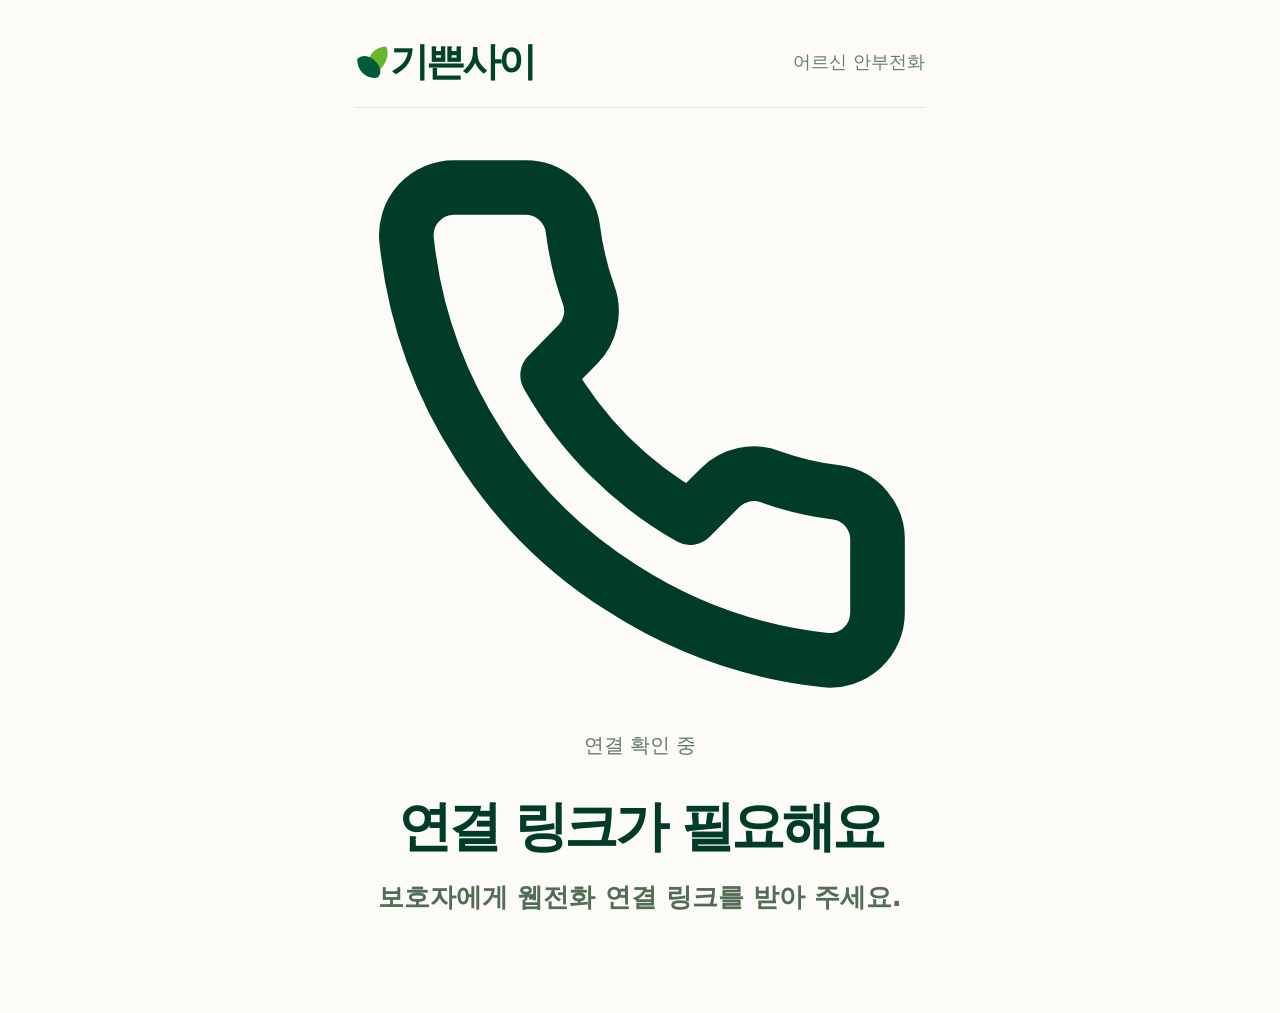
==== receive.html @ 91184f40 "deploy(receiver): polished scheduled call status with honest ringing and retry states" ====
<!doctype html>
<html lang="ko">
<head>
  <meta charset="utf-8">
  <meta name="viewport" content="width=device-width,initial-scale=1,viewport-fit=cover">
  <meta name="theme-color" content="#fdfbf7">
  <meta name="apple-mobile-web-app-capable" content="yes">
  <meta name="apple-mobile-web-app-title" content="기쁜사이">
  <link rel="manifest" href="./manifest.webmanifest">
  <title>어르신 웹전화 | 기쁜사이</title>
  <link rel="stylesheet" href="./receive.css?v=20261104-waiting01">
  <script defer src="./config.js"></script>
  <script defer src="https://jssip.net/download/releases/jssip-3.10.0.min.js"></script>
  <script defer src="./receive.js?v=20261104-waiting01"></script>
</head>
<body>
  <main class="receiver">
    <header>
      <a class="brand-home" href="./" aria-label="기쁜사이 홈으로 이동">
        <svg class="receiver-brand-mark" width="35" height="35" viewBox="0 0 125 123" aria-hidden="true">
          <path d="M49 81 C40 35 75 4 111 4 C126 33 110 74 74 101 C58 107 53 96 49 81Z" fill="#69b52d"/>
          <path d="M8 49 C29 28 61 39 81 67 C93 83 95 102 81 115 C49 123 7 98 8 49Z" fill="#005b3a"/>
        </svg>
        <strong>기쁜사이</strong>
      </a>
      <small>어르신 안부전화</small>
    </header>
    <section class="center" aria-live="polite">
      <div id="receiver-call-visual" class="call-visual" aria-hidden="true">
        <span class="call-ring call-ring-outer"></span>
        <span class="call-ring call-ring-inner"></span>
        <span class="call-visual-disc">
          <svg viewBox="0 0 24 24" class="call-handset" aria-hidden="true" fill="none" stroke="currentColor" stroke-width="2.3" stroke-linecap="round" stroke-linejoin="round">
            <path d="M22 16.9v3a2 2 0 0 1-2.18 2 19.7 19.7 0 0 1-8.6-3.05 19.4 19.4 0 0 1-6-6 19.7 19.7 0 0 1-3.05-8.66A2 2 0 0 1 4.17 2h3a2 2 0 0 1 2 1.72c.12.95.34 1.89.66 2.78a2 2 0 0 1-.45 2.11L8.11 9.9a16 16 0 0 0 6 6l1.27-1.27a2 2 0 0 1 2.11-.45c.89.32 1.83.54 2.78.66A2 2 0 0 1 22 16.9Z"/>
          </svg>
        </span>
      </div>
      <p id="receiver-call-stage" class="call-stage" role="status">연결 확인 중</p>
      <div class="signal" id="receiver-signal" aria-hidden="true">☎</div>
      <h1 id="receiver-title">연결 준비</h1>
      <p id="receiver-note">잠시만 기다려 주세요.</p>
      <p id="receiver-push-status" class="push-status" role="status" hidden></p>
      <button id="receiver-enable-notifications" class="action primary" type="button" hidden>잠금화면 전화 알림 켜기</button>
      <p id="receiver-sip-status" class="push-status" role="status" hidden></p>
      <button id="receiver-reconnect" class="action secondary" type="button" hidden>통화 연결 다시 하기</button>
      <div id="receiver-consent-panel" hidden>
        <p>가족이 AI 안부전화를 신청했습니다. 예약 시간과 이후 3일마다 같은 시간에 전화 알림을 받습니다. AI 대화 과정에서 음성을 처리하고 녹음·대화 기록을 만들 수 있습니다. 웹전화에 연결되지 않으면 문자로 전화받기 링크가 발송될 수 있습니다.</p>
        <p>아래 버튼을 누르면 정기 안부전화, 음성 처리, 녹음에 동의합니다. 동의하지 않으면 누르지 않아도 됩니다.</p>
        <button id="receiver-consent-confirm" class="action primary" type="button">동의하고 전화 준비</button>
      </div>
      <button id="receiver-alert" class="action secondary" type="button">벨소리 켜기</button>
      <div id="receiver-incoming" hidden>
        <button id="receiver-answer" class="action primary" type="button">전화 받기</button>
        <button id="receiver-decline" class="action secondary" type="button">거절</button>
      </div>
      <div id="receiver-voice" class="voice-panel" hidden>
        <p id="receiver-duration" class="call-duration" aria-label="통화 시간">00:00</p>
        <div class="voice-participants" aria-label="실시간 통화 상태">
          <div id="voice-ai" class="voice-party">
            <strong>AI</strong>
            <span id="voice-ai-status" class="voice-status">듣는 중</span>
            <div id="voice-ai-bars" class="voice-bars" aria-hidden="true"><i></i><i></i><i></i><i></i><i></i></div>
          </div>
          <div id="voice-self" class="voice-party">
            <strong>나</strong>
            <span id="voice-self-status" class="voice-status">마이크 연결 중</span>
            <div id="voice-self-bars" class="voice-bars" aria-hidden="true"><i></i><i></i><i></i><i></i><i></i></div>
          </div>
        </div>
      </div>
      <div id="receiver-connected" hidden>
        <button id="receiver-sound" class="action secondary" type="button" hidden>소리 켜기</button>
        <button id="receiver-mute" class="action secondary" type="button" aria-pressed="false">마이크 끄기</button>
        <button id="receiver-hangup" class="action danger" type="button">통화 종료</button>
      </div>
      <p id="receiver-error" class="error" role="alert" hidden></p>
    </section>
    <footer id="receiver-footer">통화를 받으면 AI 상담이 시작됩니다. 통화·녹음 동의 후 이용해 주세요.</footer>
  </main>
</body>
</html>
---- receive.css ----
:root{font-family:system-ui,-apple-system,"Noto Sans KR",sans-serif;color:#214a32;background:#f6f7f2}
*{box-sizing:border-box}body{margin:0}.receiver{min-height:100svh;display:flex;flex-direction:column;max-width:600px;margin:auto;padding:22px 20px 30px}
header{display:flex;justify-content:space-between;align-items:baseline}header strong{font-size:27px}header small{font-size:16px;color:#54735f}
.center{flex:1;display:flex;flex-direction:column;align-items:stretch;justify-content:center;text-align:center;gap:10px}
.signal{font-size:92px;height:110px;line-height:110px}h1{font-size:clamp(32px,8vw,48px);margin:16px 0 4px}p{font-size:20px;line-height:1.5;margin:4px 0 20px;color:#53705c}
.action{width:100%;border:0;border-radius:18px;min-height:86px;margin:7px 0;font-size:clamp(25px,6vw,32px);font-weight:800;cursor:pointer}
.action:disabled{opacity:.5;cursor:wait}.primary{background:#24643e;color:white}.secondary{background:#e3ede1;color:#214a32}.danger{background:#9d3734;color:#fff}
footer{font-size:14px;line-height:1.5;color:#718577;text-align:center}.error{color:#a32d28;font-size:17px;overflow-wrap:anywhere}
[hidden]{display:none!important}@media(prefers-reduced-motion:no-preference){.ringing .signal{animation:shake 1.2s infinite}@keyframes shake{0%,100%{transform:rotate(-8deg)}50%{transform:rotate(8deg)}}}
/* Call view: clear participants, active speaker and elapsed time, no decoration-only controls. */
.call-duration{font-size:22px;font-weight:700;font-variant-numeric:tabular-nums;color:#375542;margin:0 0 12px}
.voice-panel{width:100%;margin:8px 0 12px}
.voice-participants{display:grid;grid-template-columns:repeat(2,minmax(0,1fr));gap:12px}
.voice-party{min-height:170px;display:flex;flex-direction:column;align-items:center;justify-content:space-between;gap:10px;border:2px solid #d2dfd3;border-radius:18px;padding:18px 10px;background:#fff;color:#214a32;transition:border-color .18s,background .18s}
.voice-party strong{font-size:clamp(32px,8vw,42px);line-height:1}
.voice-status{font-size:clamp(17px,4.2vw,21px);font-weight:650;min-height:27px}
.voice-party.talking{background:#edf5e9;border-color:#21744a}
.voice-party.talking .voice-status{color:#14683b}
.voice-party.muted{opacity:.65}
.voice-bars{height:36px;display:flex;align-items:center;justify-content:center;gap:5px;width:100%}
.voice-bars i{display:block;width:7px;height:26px;border-radius:10px;background:#8fae98;transform:scaleY(.18);transition:transform .1s ease}
.voice-party.talking .voice-bars i{background:#24794c}
#receiver-connected{display:flex;flex-direction:column;gap:8px}
#receiver-connected .action{margin:0;min-height:72px}
#receiver-connected .secondary{font-size:clamp(21px,5vw,25px)}
@media(max-height:700px){.receiver{padding-top:12px;padding-bottom:12px}.signal{height:78px;line-height:78px;font-size:70px}h1{margin:6px 0}.voice-party{min-height:132px;padding:12px 8px}#receiver-connected .action{min-height:60px}}
@media(prefers-reduced-motion:reduce){.voice-party,.voice-bars i{transition:none}}


/* Shared locked brand presentation with the family and counselor pages. */
:root{font-family:"Noto Sans KR",system-ui,-apple-system,sans-serif;color:#003c28;background:#fdfbf7}
body{background:#fdfbf7;color:#003c28}
.receiver{background:#fdfbf7}
.receiver header strong{color:#004329;font-weight:900;letter-spacing:-.06em}
.receiver header small,.receiver .center>p{color:#617963}
.receiver .action{border-radius:999px;font-weight:850}
.receiver .action.primary{background:#055c38;border-color:#055c38;color:white}
.receiver .action.secondary{background:#fffefa;border:2px solid #bfd3bd;color:#06432b}
.receiver .action.danger{border-radius:999px}
.receiver .center h1{color:#003c28;font-weight:900;letter-spacing:-.065em}
.receiver input[type=checkbox]{accent-color:#055c38}
.receiver .voice-panel,.receiver .voice-party{border-radius:22px}
.receiver .voice-party{background:#fffefa}
.receiver footer{color:#6c826d}


/* Approved brand: senior phone experience, no ornamental UI. 2026-11-01 */
body,.receiver{background:#fdfbf7;color:#003c28}
.receiver{
 width:100%;max-width:650px;min-height:100svh;
 padding:clamp(21px,4vw,35px) clamp(21px,5vw,40px) 26px;
}
.receiver header{
 align-items:center;gap:12px;padding:0 0 18px;
 border-bottom:1px solid #e3ebde;
}
.receiver header strong{
 font-size:clamp(30px,6.4vw,39px);font-weight:900;color:#004329;
 letter-spacing:-.075em;
}
.receiver header small{font-size:clamp(15px,3.6vw,18px);color:#65806b}
.receiver .center{
 width:100%;max-width:570px;margin:auto;
 justify-content:center;gap:12px;padding:32px 0 50px;
}
.receiver #receiver-signal{display:none!important}
.receiver h1{
 color:#003c28;font-size:clamp(37px,8.5vw,54px);
 font-weight:900;letter-spacing:-.07em;line-height:1.3;
 margin:0 0 5px;
}
.receiver #receiver-note{
 color:#536c56;font-size:clamp(20px,4.6vw,26px);
 font-weight:650;line-height:1.45;margin:0 0 20px;
}
.receiver .action{
 display:block;min-height:clamp(78px,14vw,99px);
 border:2px solid transparent;border-radius:999px;
 padding:15px 23px;margin:8px 0;
 font-size:clamp(26px,6.6vw,35px);font-weight:900;
 letter-spacing:-.035em;
 box-shadow:none;transition:none;
}
.receiver .action.primary{background:#055c38;border-color:#055c38;color:white}
.receiver .action.secondary{
 background:#fffefa;border:2px solid #bdd3c1;color:#075437;
}
.receiver .action.danger{background:#fff3f1;border:2px solid #c8877e;color:#923c34}
.receiver .action:focus-visible{outline:3px solid #80b878;outline-offset:3px}
.receiver #receiver-consent-panel{
 width:100%;text-align:left;border:0;border-top:1px solid #d8e6d7;
 margin-top:8px;padding-top:22px;
}
.receiver #receiver-consent-panel p{
 color:#284735;font-size:clamp(18px,4.4vw,23px);
 line-height:1.6;margin:0 0 22px;word-break:keep-all;
}
.receiver #receiver-consent-panel label{
 display:flex!important;gap:15px;align-items:flex-start;min-height:49px;
 margin:14px 0 27px!important;
 color:#0f452c;font-size:clamp(19px,4.6vw,23px)!important;
 font-weight:800;line-height:1.5;
}
.receiver #receiver-consent-check{
 width:31px!important;height:31px!important;margin:3px 0 0;
 flex:none;accent-color:#055c38;
}
.receiver #receiver-incoming{width:100%;margin:5px 0}
.receiver #receiver-connected{gap:12px;margin:12px 0 0}
.receiver #receiver-connected .action{min-height:72px}
.receiver #receiver-voice{margin:16px 0 24px}
.receiver .call-duration{
 font-size:clamp(28px,7.3vw,40px);font-weight:800;color:#345744;
 margin:0 0 24px;letter-spacing:-.025em;
}
.receiver .voice-participants{gap:13px}
.receiver .voice-party{
 min-height:148px;border:0;border-top:2px solid #d4e2d4;
 border-bottom:2px solid #d4e2d4;border-radius:0!important;
 background:transparent!important;padding:21px 3px;
 gap:13px;
}
.receiver .voice-party.talking{
 border-color:#358155;background:#f5f9ef!important;
}
.receiver .voice-party strong{font-size:clamp(31px,7.3vw,42px);color:#06432b}
.receiver .voice-status{font-size:clamp(17px,4.5vw,23px);font-weight:750}
.receiver .voice-bars i{background:#8aaa90}
.receiver .voice-party.talking .voice-bars i{background:#438653}
.receiver #receiver-error:not([hidden]){
 font-size:clamp(18px,4.4vw,22px);line-height:1.55;
 padding:12px 0;border-top:2px solid #c37c70;
}
.receiver #receiver-footer{display:none!important}
@media(max-width:420px){
 .receiver{padding:18px 21px 20px}
 .receiver .center{padding:23px 0 34px}
 .receiver h1{font-size:clamp(36px,10vw,44px)}
 .receiver .voice-party{min-height:134px;padding:18px 2px}
 .receiver .action{min-height:82px}
}
@media(prefers-reduced-motion:reduce){
 .receiver .action{transition:none}
}

/* Final visual QA corrections: avoid one-character wraps and remove implementation metadata from user UI. */
.receiver .center h1{word-break:keep-all;overflow-wrap:normal;text-wrap:balance}
@media(max-width:420px){.receiver .center h1{font-size:clamp(32px,8.6vw,39px)}}

/* Brand is a real, accessible home link rather than a decorative label. */
.receiver header .brand-home{display:inline-flex;align-items:center;min-height:48px;color:#004329;text-decoration:none;text-decoration-thickness:2px;text-underline-offset:5px}
.receiver header .brand-home strong{color:inherit}
.receiver header .brand-home:hover{text-decoration:underline}
.receiver header .brand-home:focus-visible{outline:3px solid #358155;outline-offset:5px;border-radius:4px}
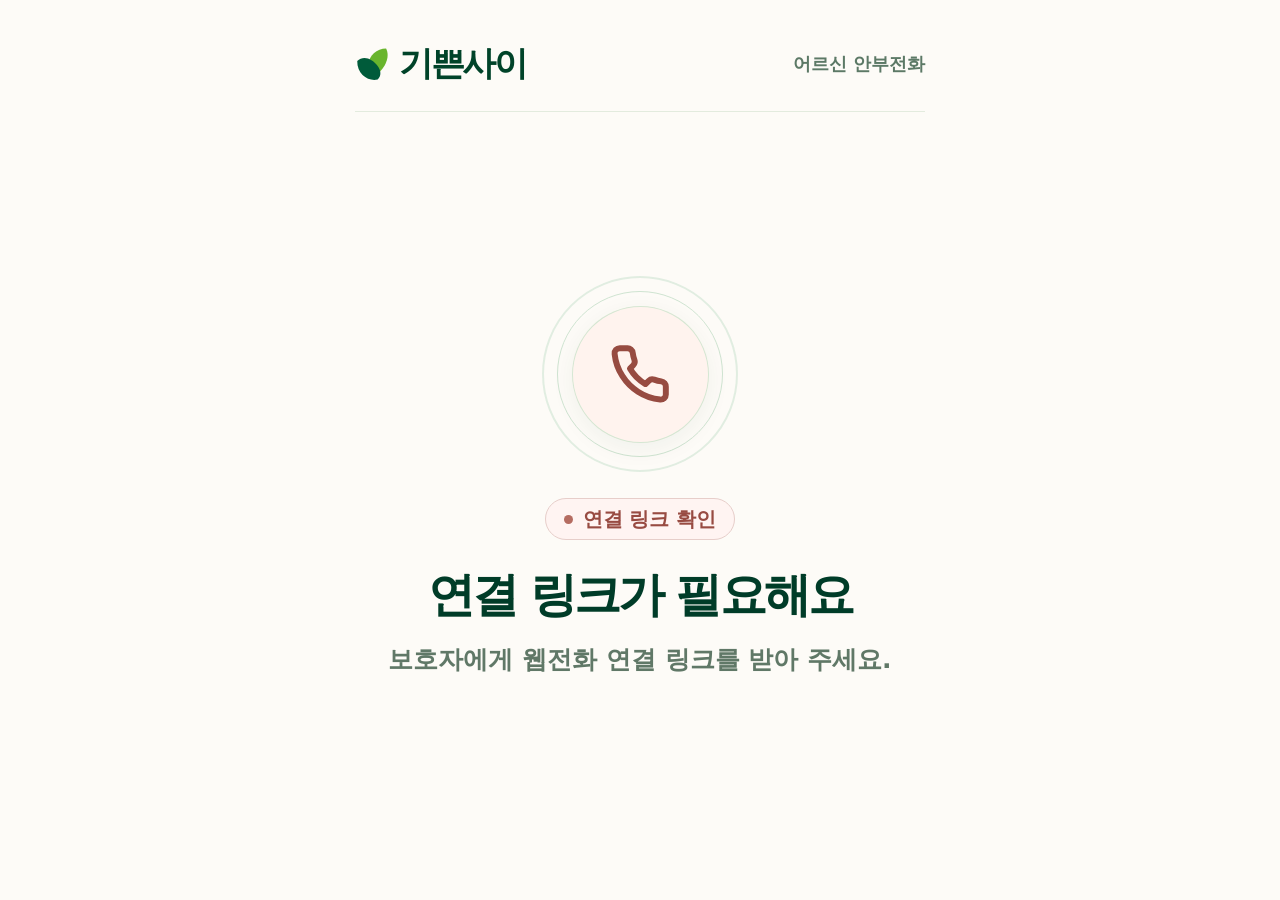
==== commit 066f50a8: "deploy(receiver): activate direct WEB answer fallback for delayed SIP on SMS links" ====
--- a/receive.html
+++ b/receive.html
@@ -11,7 +11,7 @@
   <link rel="stylesheet" href="./receive.css?v=20261104-waiting01">
   <script defer src="./config.js"></script>
   <script defer src="https://jssip.net/download/releases/jssip-3.10.0.min.js"></script>
-  <script defer src="./receive.js?v=20261104-waiting01"></script>
+  <script defer src="./receive.js?v=20261104-direct-answer02"></script>
 </head>
 <body>
   <main class="receiver">
--- a/receive.css
+++ b/receive.css
@@ -152,3 +152,121 @@
 .receiver header .brand-home strong{color:inherit}
 .receiver header .brand-home:hover{text-decoration:underline}
 .receiver header .brand-home:focus-visible{outline:3px solid #358155;outline-offset:5px;border-radius:4px}
+
+
+/* Elder scheduled-call visual: a calm, readable live telephone state.
+   Decorative rings encode the real status only. All buttons are real actions. */
+.receiver .brand-home{gap:9px}
+.receiver .receiver-brand-mark{display:block;flex:none;width:35px;height:35px}
+.receiver header{min-height:77px;align-items:center;padding-bottom:18px}
+.receiver header strong{font-size:clamp(27px,6vw,34px);letter-spacing:-.07em}
+.receiver header small{font-size:clamp(14px,3.75vw,18px);font-weight:700;color:#5c7966}
+.receiver .center{gap:13px;padding:30px 0 48px}
+.receiver .call-visual{
+  position:relative;isolation:isolate;display:grid;place-items:center;
+  align-self:center;width:clamp(164px,47vw,196px);height:clamp(164px,47vw,196px);
+  margin:0 auto 13px;
+}
+.receiver .call-ring{
+  position:absolute;inset:0;border-radius:50%;
+  border:2px solid #dcebdd;opacity:.85;pointer-events:none;
+}
+.receiver .call-ring-inner{inset:15px;border:1.5px solid #c5dfc8;opacity:.82}
+.receiver .call-visual-disc{
+  position:relative;z-index:1;display:grid;place-items:center;
+  width:clamp(116px,33vw,137px);height:clamp(116px,33vw,137px);
+  border-radius:50%;background:#e6f2e3;color:#075a36;
+  box-shadow:inset 0 0 0 1px #d5e7d3,0 6px 25px rgba(6,70,41,.055);
+}
+.receiver .call-handset{width:clamp(51px,14vw,62px);height:clamp(51px,14vw,62px)}
+.receiver .call-stage{
+  display:inline-flex;align-items:center;justify-content:center;
+  align-self:center;gap:10px;width:auto;min-height:39px;
+  padding:8px 18px;margin:0 0 4px;border-radius:999px;
+  border:1px solid #dbe8d8;background:#f1f7ef;
+  color:#276648!important;font-size:clamp(17px,4.5vw,20px);
+  font-weight:800;line-height:1.2;
+}
+.receiver .call-stage::before{
+  content:"";width:9px;height:9px;flex:none;
+  border-radius:50%;background:#4c9b5b;
+}
+.receiver .center h1{
+  font-size:clamp(32px,8.2vw,47px);line-height:1.24;
+  letter-spacing:-.062em;margin:9px 0 3px;
+  word-break:keep-all;overflow-wrap:normal;
+}
+.receiver #receiver-note{
+  color:#607867;font-size:clamp(20px,5vw,25px);
+  line-height:1.55;font-weight:700;margin:0 0 12px;
+  word-break:keep-all;text-wrap:balance;
+}
+.receiver #receiver-sip-status:not([hidden]),
+.receiver #receiver-push-status:not([hidden]){
+  margin:0 0 6px;font-size:clamp(17px,4.3vw,20px);
+  line-height:1.5;color:#738374;font-weight:650;word-break:keep-all;
+}
+.receiver #receiver-reconnect:not([hidden]){
+  min-height:68px;padding:12px 19px;font-size:clamp(20px,5vw,25px);
+  max-width:420px;align-self:center;margin-top:14px;
+}
+.receiver[data-call-state="dialing"] .call-visual-disc{
+  background:#eaf5e7;
+}
+.receiver[data-call-state="incoming"] .call-visual-disc{
+  background:#055c38;color:white;
+  box-shadow:0 8px 27px rgba(5,92,56,.18);
+}
+.receiver[data-call-state="incoming"] .call-stage{
+  background:#055c38;border-color:#055c38;color:white!important;
+}
+.receiver[data-call-state="incoming"] .call-stage::before{background:#c2edbd}
+.receiver[data-call-state="error"] .call-stage{
+  background:#fff4f2;border-color:#e7ceca;color:#984b42!important;
+}
+.receiver[data-call-state="error"] .call-stage::before{background:#b56c61}
+.receiver[data-call-state="error"] .call-visual-disc{background:#fff3ee;color:#974b41}
+.receiver[data-call-state="incoming"] #receiver-incoming{margin-top:10px}
+.receiver[data-call-state="incoming"] #receiver-answer{
+  background:#055c38;border-color:#055c38;color:white;
+  min-height:99px;box-shadow:0 7px 25px rgba(5,92,56,.13);
+}
+.receiver[data-call-state="incoming"] #receiver-decline{
+  min-height:68px;font-size:clamp(20px,5vw,25px);border-color:transparent;
+}
+.receiver[data-call-state="consent"] .center{
+  justify-content:flex-start;padding-top:clamp(38px,8vh,80px)
+}
+.receiver #receiver-error:not([hidden]){
+  margin-top:9px;word-break:keep-all;border:0;
+  background:#fff4f1;border-radius:13px;padding:12px 14px;
+}
+@media(prefers-reduced-motion:no-preference){
+  @keyframes receiver-breathe {
+    0%,100%{transform:scale(1);opacity:.65}
+    50%{transform:scale(1.08);opacity:.17}
+  }
+  .receiver[data-call-state="dialing"] .call-ring-outer{
+    animation:receiver-breathe 2.5s ease-in-out infinite;
+  }
+  .receiver[data-call-state="incoming"] .call-ring{
+    animation:receiver-breathe 1.15s ease-in-out infinite;
+  }
+  .receiver[data-call-state="incoming"] .call-ring-inner{animation-delay:-.55s}
+}
+@media(max-width:420px){
+  .receiver{padding:18px 20px 26px}
+  .receiver header{min-height:73px}
+  .receiver .center{padding:22px 0 38px;gap:11px}
+  .receiver .call-visual{width:168px;height:168px;margin-bottom:11px}
+  .receiver .call-visual-disc{width:119px;height:119px}
+  .receiver .center h1{font-size:clamp(30px,8.3vw,37px)}
+  .receiver #receiver-note{font-size:clamp(19px,4.9vw,22px)}
+  .receiver #receiver-reconnect:not([hidden]){font-size:22px;min-height:66px}
+}
+@media(max-height:650px){
+  .receiver .center{padding:18px 0;gap:7px}
+  .receiver .call-visual{width:130px;height:130px;margin-bottom:3px}
+  .receiver .call-visual-disc{width:94px;height:94px}
+  .receiver .call-handset{width:42px;height:42px}
+}
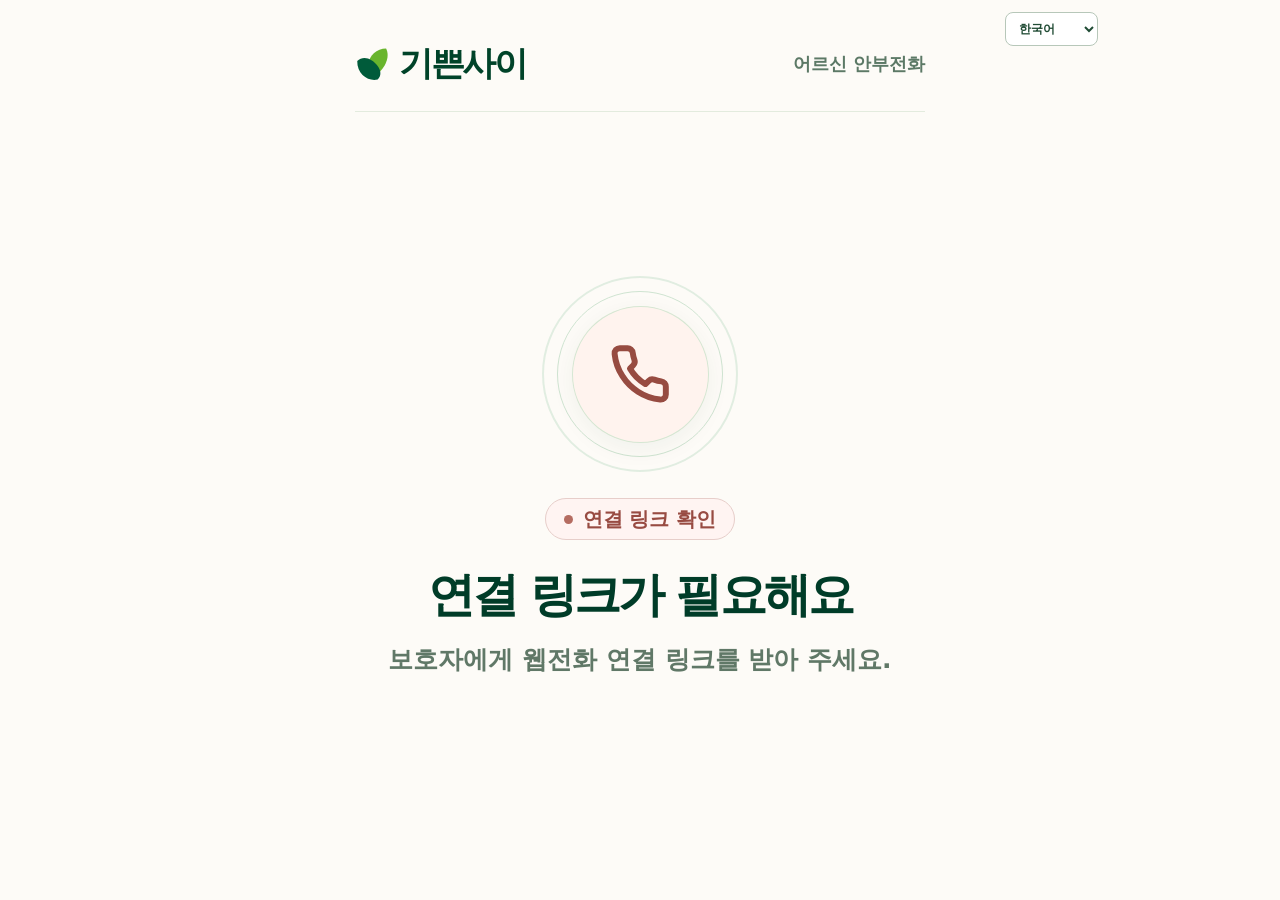
==== commit 9fd20314: "Load p49 LocalizeHub trilingual UI adapter without changing call logic" ====
--- a/receive.html
+++ b/receive.html
@@ -12,6 +12,7 @@
   <script defer src="./config.js"></script>
   <script defer src="https://jssip.net/download/releases/jssip-3.10.0.min.js"></script>
   <script defer src="./receive.js?v=20261104-direct-answer02"></script>
+  <script defer src="./raj-localizehub.js?v=20261120-p49-01"></script>
 </head>
 <body>
   <main class="receiver">
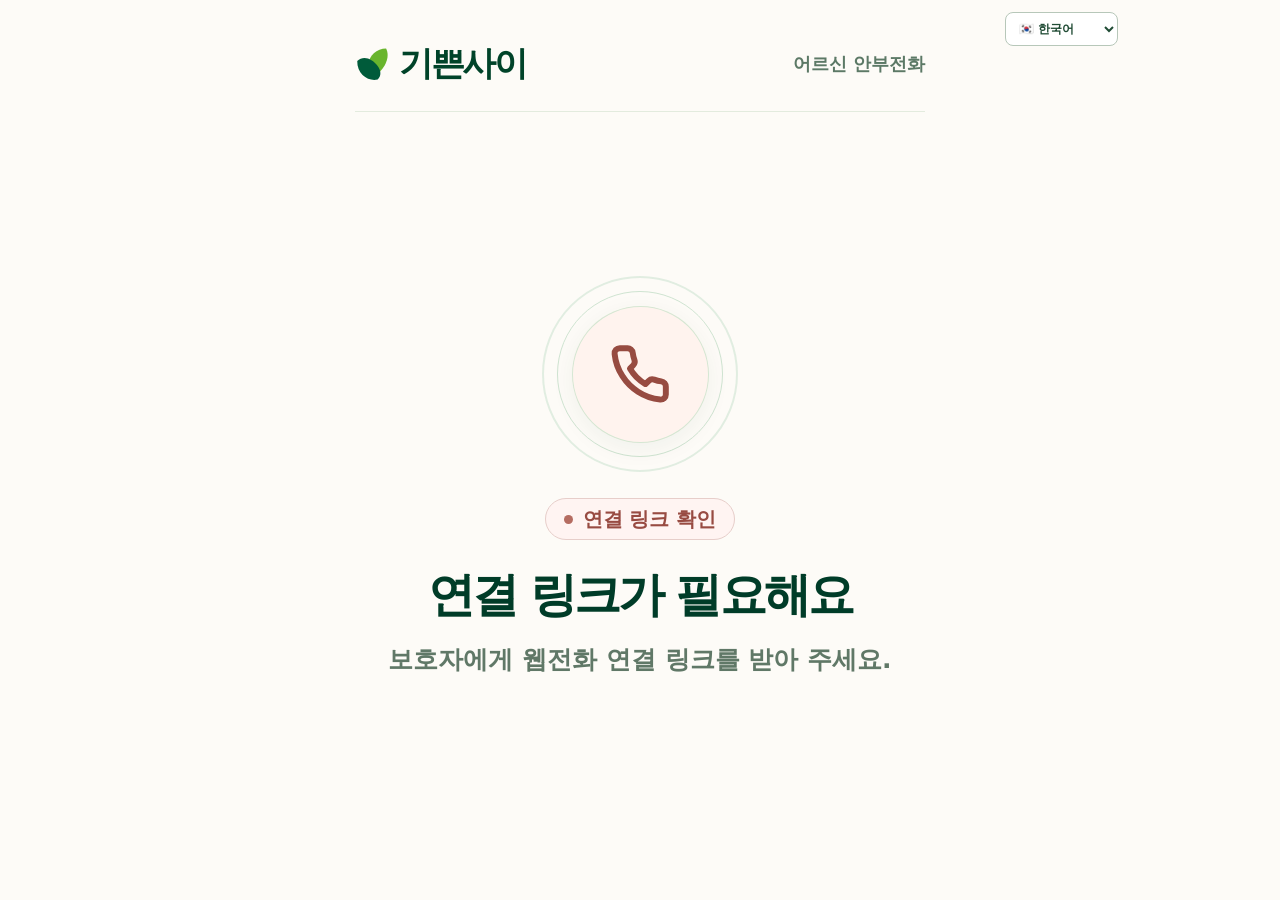
==== commit 3876b1a6: "Bust language switcher cache for visible LocalizeHub flag icons" ====
--- a/receive.html
+++ b/receive.html
@@ -12,7 +12,7 @@
   <script defer src="./config.js"></script>
   <script defer src="https://jssip.net/download/releases/jssip-3.10.0.min.js"></script>
   <script defer src="./receive.js?v=20261104-direct-answer02"></script>
-  <script defer src="./raj-localizehub.js?v=20261120-p49-01"></script>
+  <script defer src="./raj-localizehub.js?v=20261120-p49-02"></script>
 </head>
 <body>
   <main class="receiver">
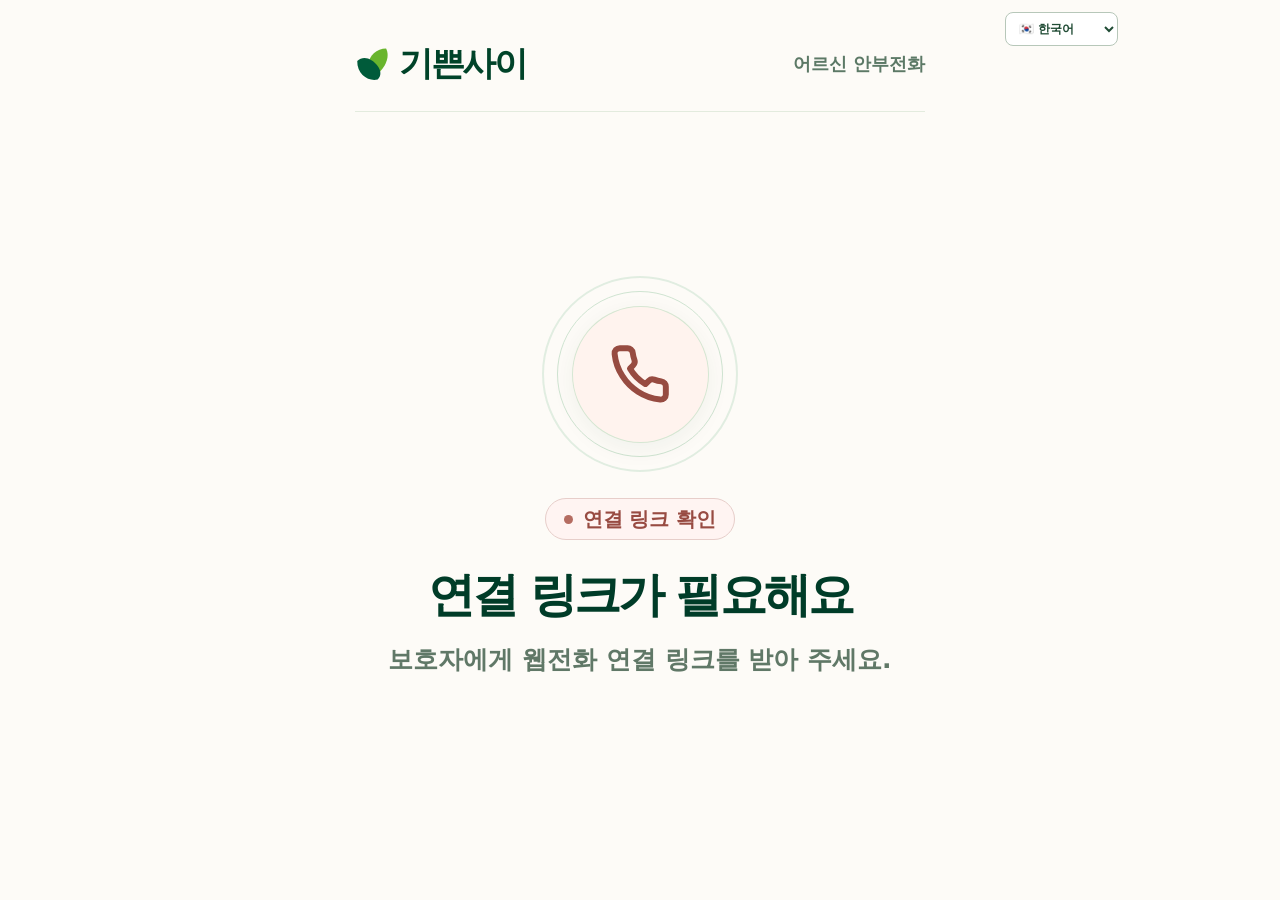
==== commit ebb28ae1: "Refresh cached p49 LocalizeHub flag artwork without changing page UI" ====
--- a/receive.html
+++ b/receive.html
@@ -12,7 +12,7 @@
   <script defer src="./config.js"></script>
   <script defer src="https://jssip.net/download/releases/jssip-3.10.0.min.js"></script>
   <script defer src="./receive.js?v=20261104-direct-answer02"></script>
-  <script defer src="./raj-localizehub.js?v=20261120-p49-02"></script>
+  <script defer src="./raj-localizehub.js?v=20261120-p49-03"></script>
 </head>
 <body>
   <main class="receiver">
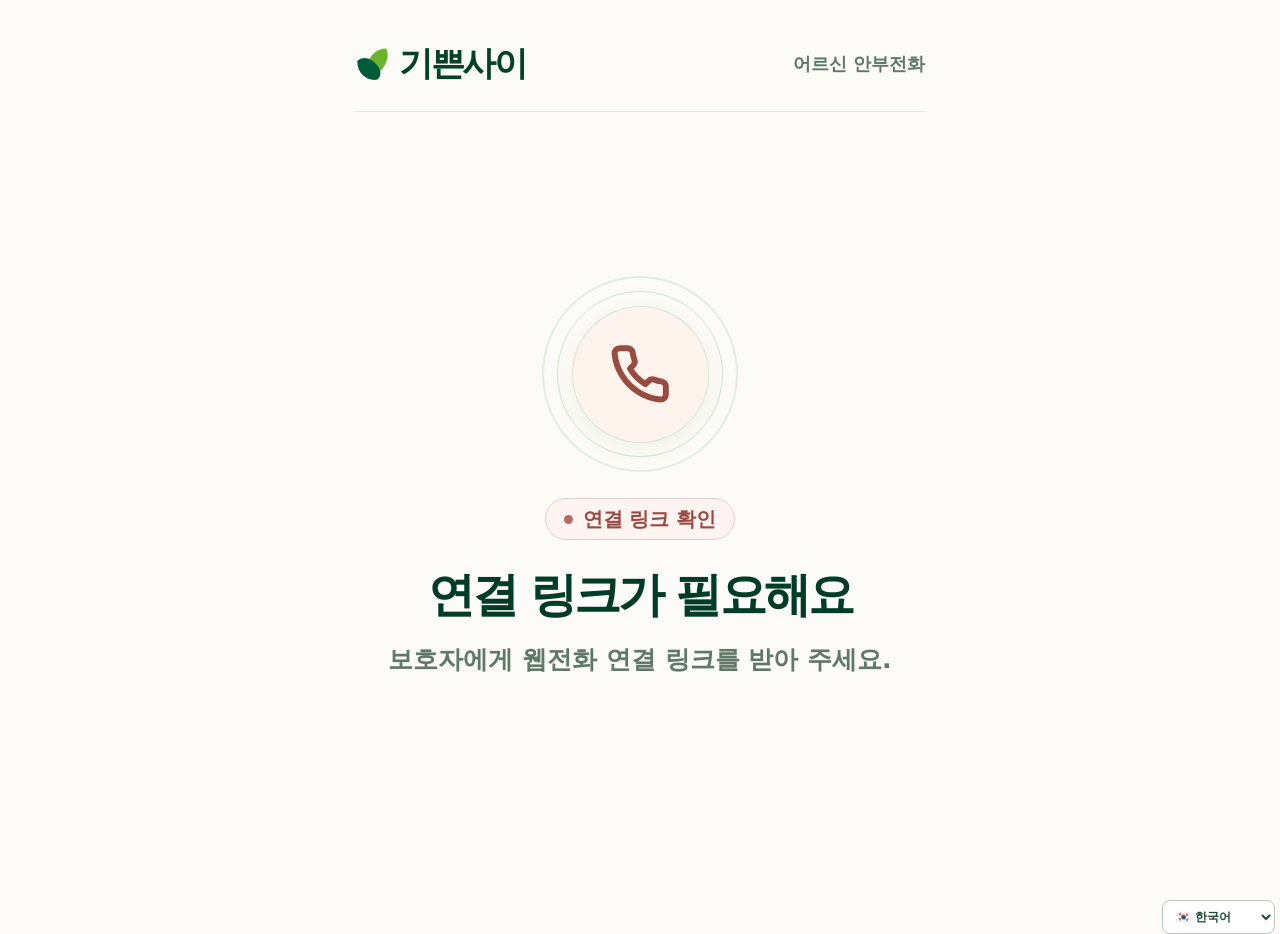
==== commit 821267a9: "Bust cached language UI so responsive mobile/PWA header loads immediately" ====
--- a/receive.html
+++ b/receive.html
@@ -12,7 +12,7 @@
   <script defer src="./config.js"></script>
   <script defer src="https://jssip.net/download/releases/jssip-3.10.0.min.js"></script>
   <script defer src="./receive.js?v=20261104-direct-answer02"></script>
-  <script defer src="./raj-localizehub.js?v=20261120-p49-03"></script>
+  <script defer src="./raj-localizehub.js?v=20261120-p49-04"></script>
 </head>
 <body>
   <main class="receiver">
